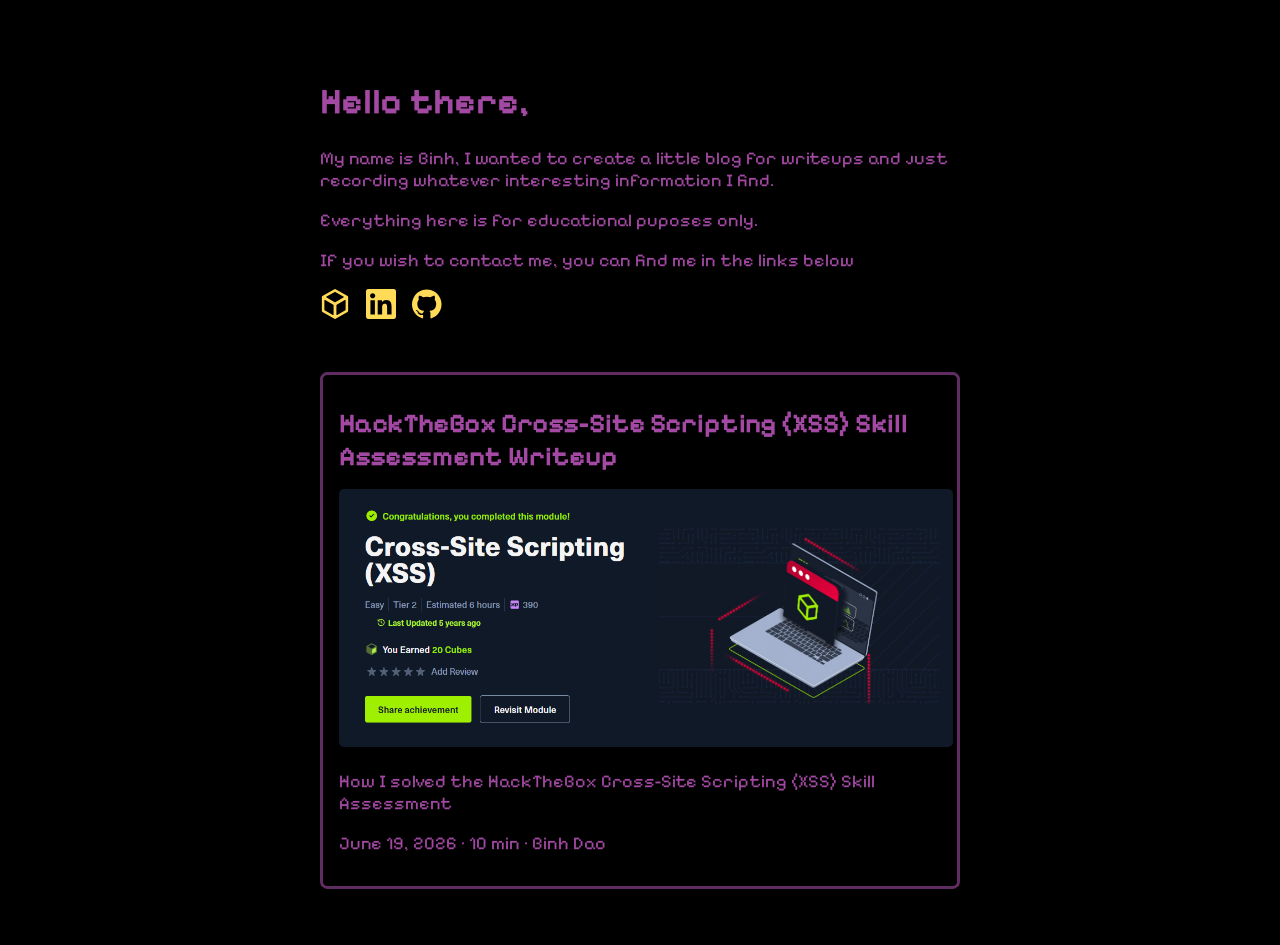
==== index.html @ b56fdbb5 "change homepage name" ====
<!doctype html>
<html lang="en">
  <head>
    <meta charset="UTF-8" />
    <meta name="viewport" content="width=device-width, initial-scale=1.0" />
    <link rel="preconnect" href="https://fonts.googleapis.com" />
    <link rel="preconnect" href="https://fonts.gstatic.com" crossorigin />
    <link
      href="https://fonts.googleapis.com/css2?family=Pixelify+Sans:wght@400..700&display=swap"
      rel="stylesheet"
    />
    <title>Binh's blog</title>
    <link rel="stylesheet" href="blog.css" />
  </head>
  <body>
    <div class="content">
      <div class="intro">
        <h1>Hello there,</h1>
        <p>
          My name is Binh, I wanted to create a little blog for writeups and
          just recording whatever interesting information I find.
        </p>
        <p>Everything here is for educational puposes only.</p>
        <p>If you wish to contact me, you can find me in the links below</p>
      </div>
      <div class="svg-row">
        <div class="svg-link">
          <a
            href="https://profile.hackthebox.com/profile/019dfbf1-dfb6-723f-838e-0a46f3438472"
          >
            <svg
              role="img"
              viewBox="0 0 24 24"
              xmlns="http://www.w3.org/2000/svg"
              id="Hackthebox--Streamline-Simple-Icons"
              height="30"
              width="30"
            >
              <desc>Hackthebox Streamline Icon: https://streamlinehq.com</desc>
              <title>Hack The Box</title>
              <path
                d="m22.5106 6.4566 0.0008 -0.0123a0.888 0.888 0 0 0 -0.2717 -0.6384c-0.0084 -0.0084 -0.018 -0.0155 -0.0267 -0.0235 -0.0186 -0.0166 -0.0371 -0.0333 -0.0572 -0.0484 -0.0193 -0.0147 -0.04 -0.0276 -0.0607 -0.0406 -0.0096 -0.006 -0.0182 -0.0131 -0.0281 -0.0188L12.4576 0.1266a0.891 0.891 0 0 0 -0.9223 0.0043L1.933 5.6744c-0.0107 0.0062 -0.0203 0.014 -0.0307 0.0205 -0.0073 0.0047 -0.015 0.008 -0.0223 0.0128 -0.007 0.0047 -0.013 0.0106 -0.02 0.0155a0.8769 0.8769 0 0 0 -0.147 0.1333l-0.0026 0.003a0.8872 0.8872 0 0 0 -0.2218 0.5847l0.0009 0.014c-0.0002 0.0088 -0.0015 0.0176 -0.0015 0.0264v11.0708c0 0.3277 0.1802 0.6288 0.469 0.7836l9.5986 5.5417c0.0076 0.0044 0.0158 0.0075 0.0236 0.0117a0.8754 0.8754 0 0 0 0.166 0.0687c0.0134 0.004 0.0266 0.0083 0.0401 0.0117a0.8793 0.8793 0 0 0 0.072 0.0142c0.0117 0.0019 0.0232 0.0045 0.0349 0.006a0.835 0.835 0 0 0 0.2157 0c0.0117 -0.0015 0.0232 -0.0041 0.0348 -0.006a0.9 0.9 0 0 0 0.072 -0.0142c0.0135 -0.0034 0.0267 -0.0077 0.04 -0.0117a0.895 0.895 0 0 0 0.0646 -0.0217 0.9134 0.9134 0 0 0 0.1015 -0.047c0.0078 -0.0042 0.016 -0.0072 0.0236 -0.0117l9.5986 -5.5417a0.8888 0.8888 0 0 0 0.469 -0.7836V6.4779c0 -0.0071 -0.0012 -0.0142 -0.0014 -0.0213zM5.2543 6.0822l6.5367 -3.774a0.4182 0.4182 0 0 1 0.4182 0l6.5366 3.774a0.4182 0.4182 0 0 1 0 0.7243l-6.5367 3.774a0.4182 0.4182 0 0 1 -0.4182 0l-6.5366 -3.774a0.4182 0.4182 0 0 1 0 -0.7243zm5.6134 14.3449a0.4172 0.4172 0 0 1 -0.626 0.3613L3.718 17.0218a0.4173 0.4173 0 0 1 -0.2086 -0.3613V9.1279a0.4172 0.4172 0 0 1 0.6258 -0.3613l6.524 3.7666a0.4172 0.4172 0 0 1 0.2086 0.3614v7.5325zm9.623 -3.7666a0.4173 0.4173 0 0 1 -0.2086 0.3613l-6.5239 3.7666a0.4172 0.4172 0 0 1 -0.6259 -0.3613v-7.5325c0 -0.149 0.0796 -0.2868 0.2087 -0.3614l6.5239 -3.7666a0.4172 0.4172 0 0 1 0.6258 0.3613v7.5326z"
                fill="#FFDB58"
                stroke-width="1"
              ></path>
            </svg>
          </a>
        </div>
        <div class="svg-link">
          <a href="www.linkedin.com/in/binhdao0710">
            <svg
              fill="#FFDB58"
              width="30px"
              height="30px"
              viewBox="0 0 24 24"
              role="img"
              xmlns="http://www.w3.org/2000/svg"
            >
              <title>LinkedIn icon</title>
              <path
                d="M20.447 20.452h-3.554v-5.569c0-1.328-.027-3.037-1.852-3.037-1.853 0-2.136 1.445-2.136 2.939v5.667H9.351V9h3.414v1.561h.046c.477-.9 1.637-1.85 3.37-1.85 3.601 0 4.267 2.37 4.267 5.455v6.286zM5.337 7.433c-1.144 0-2.063-.926-2.063-2.065 0-1.138.92-2.063 2.063-2.063 1.14 0 2.064.925 2.064 2.063 0 1.139-.925 2.065-2.064 2.065zm1.782 13.019H3.555V9h3.564v11.452zM22.225 0H1.771C.792 0 0 .774 0 1.729v20.542C0 23.227.792 24 1.771 24h20.451C23.2 24 24 23.227 24 22.271V1.729C24 .774 23.2 0 22.222 0h.003z"
              />
            </svg>
          </a>
        </div>
        <div class="svg-link">
          <a href="https://github.com/binhdao0710">
            <svg
              fill="#FFDB58"
              width="30px"
              height="30px"
              viewBox="0 -0.5 25 25"
              xmlns="http://www.w3.org/2000/svg"
            >
              <path
                d="m12.301 0h.093c2.242 0 4.34.613 6.137 1.68l-.055-.031c1.871 1.094 3.386 2.609 4.449 4.422l.031.058c1.04 1.769 1.654 3.896 1.654 6.166 0 5.406-3.483 10-8.327 11.658l-.087.026c-.063.02-.135.031-.209.031-.162 0-.312-.054-.433-.144l.002.001c-.128-.115-.208-.281-.208-.466 0-.005 0-.01 0-.014v.001q0-.048.008-1.226t.008-2.154c.007-.075.011-.161.011-.249 0-.792-.323-1.508-.844-2.025.618-.061 1.176-.163 1.718-.305l-.076.017c.573-.16 1.073-.373 1.537-.642l-.031.017c.508-.28.938-.636 1.292-1.058l.006-.007c.372-.476.663-1.036.84-1.645l.009-.035c.209-.683.329-1.468.329-2.281 0-.045 0-.091-.001-.136v.007c0-.022.001-.047.001-.072 0-1.248-.482-2.383-1.269-3.23l.003.003c.168-.44.265-.948.265-1.479 0-.649-.145-1.263-.404-1.814l.011.026c-.115-.022-.246-.035-.381-.035-.334 0-.649.078-.929.216l.012-.005c-.568.21-1.054.448-1.512.726l.038-.022-.609.384c-.922-.264-1.981-.416-3.075-.416s-2.153.152-3.157.436l.081-.02q-.256-.176-.681-.433c-.373-.214-.814-.421-1.272-.595l-.066-.022c-.293-.154-.64-.244-1.009-.244-.124 0-.246.01-.364.03l.013-.002c-.248.524-.393 1.139-.393 1.788 0 .531.097 1.04.275 1.509l-.01-.029c-.785.844-1.266 1.979-1.266 3.227 0 .025 0 .051.001.076v-.004c-.001.039-.001.084-.001.13 0 .809.12 1.591.344 2.327l-.015-.057c.189.643.476 1.202.85 1.693l-.009-.013c.354.435.782.793 1.267 1.062l.022.011c.432.252.933.465 1.46.614l.046.011c.466.125 1.024.227 1.595.284l.046.004c-.431.428-.718 1-.784 1.638l-.001.012c-.207.101-.448.183-.699.236l-.021.004c-.256.051-.549.08-.85.08-.022 0-.044 0-.066 0h.003c-.394-.008-.756-.136-1.055-.348l.006.004c-.371-.259-.671-.595-.881-.986l-.007-.015c-.198-.336-.459-.614-.768-.827l-.009-.006c-.225-.169-.49-.301-.776-.38l-.016-.004-.32-.048c-.023-.002-.05-.003-.077-.003-.14 0-.273.028-.394.077l.007-.003q-.128.072-.08.184c.039.086.087.16.145.225l-.001-.001c.061.072.13.135.205.19l.003.002.112.08c.283.148.516.354.693.603l.004.006c.191.237.359.505.494.792l.01.024.16.368c.135.402.38.738.7.981l.005.004c.3.234.662.402 1.057.478l.016.002c.33.064.714.104 1.106.112h.007c.045.002.097.002.15.002.261 0 .517-.021.767-.062l-.027.004.368-.064q0 .609.008 1.418t.008.873v.014c0 .185-.08.351-.208.466h-.001c-.119.089-.268.143-.431.143-.075 0-.147-.011-.214-.032l.005.001c-4.929-1.689-8.409-6.283-8.409-11.69 0-2.268.612-4.393 1.681-6.219l-.032.058c1.094-1.871 2.609-3.386 4.422-4.449l.058-.031c1.739-1.034 3.835-1.645 6.073-1.645h.098-.005zm-7.64 17.666q.048-.112-.112-.192-.16-.048-.208.032-.048.112.112.192.144.096.208-.032zm.497.545q.112-.08-.032-.256-.16-.144-.256-.048-.112.08.032.256.159.157.256.047zm.48.72q.144-.112 0-.304-.128-.208-.272-.096-.144.08 0 .288t.272.112zm.672.673q.128-.128-.064-.304-.192-.192-.32-.048-.144.128.064.304.192.192.32.044zm.913.4q.048-.176-.208-.256-.24-.064-.304.112t.208.24q.24.097.304-.096zm1.009.08q0-.208-.272-.176-.256 0-.256.176 0 .208.272.176.256.001.256-.175zm.929-.16q-.032-.176-.288-.144-.256.048-.224.24t.288.128.225-.224z"
              />
            </svg>
          </a>
        </div>
      </div>
      <div>
        <a href="blog1.html">
          <article>
            <header class="entry-header">
              <h2 class="entry-hint-parent">
                HackTheBox Cross-Site Scripting (XSS) Skill Assessment Writeup
              </h2>
            </header>
            <div>
              <img class="entry-image" src="XSS.png" />
            </div>
            <div class="entry-content">
              <p>
                How I solved the HackTheBox Cross-Site Scripting (XSS) Skill
                Assessment
              </p>
            </div>
            <footer class="entry-footer">
              <span title="2026-06-19 00:00:00 +0000 UTC">June 19, 2026</span
              >&nbsp;·&nbsp;10 min&nbsp;·&nbsp;Binh Dao
            </footer>
          </article>
        </a>
      </div>
    </div>
  </body>
</html>
---- blog.css ----
body {
  background-color: #000000;
  color: #a349a4;
  font-family: "Pixelify Sans";
  font-size: large;
  padding-top: 3rem;
  padding-bottom: 3rem;
}

.content {
  width: 50vw;
  margin: 0 auto;
  padding: 0 1rem;
}

.svg-row {
  display: flex;
  align-items: center;
  gap: 1rem;
}

article {
  border-color: #612c61;
  border-style: solid;
  border-radius: 7.3px;
  display: flex;
  justify-content: center;
  flex-direction: column;
  margin-top: 3rem;
  padding: 2rem 1rem;
}

.entry-hint-parent {
  margin: 0px;
}

a {
  color: inherit;
  text-decoration: none;
}

img,
.entry-image {
  margin-top: 1rem;
  border-radius: 5px;
  width: 48vw;
}

.textContent {
  margin-top: 2rem;
}

.blogHeader {
  margin-bottom: 2rem;
}

hr {
  border: none;
  height: 2px;
  background-color: #a349a4;
  width: 40vw;
}

.specialText {
  color: #ffdb58;
}

figure {
  padding: 0;
  margin: 0;
  width: 48vw;
}

figcaption {
  font-size: 0.9rem;
  color: #a349a4;
  margin-top: 0.5rem;
  display: flex;
  align-items: center;
  flex-direction: column;
  flex-wrap: wrap;
  opacity: 90%;
}
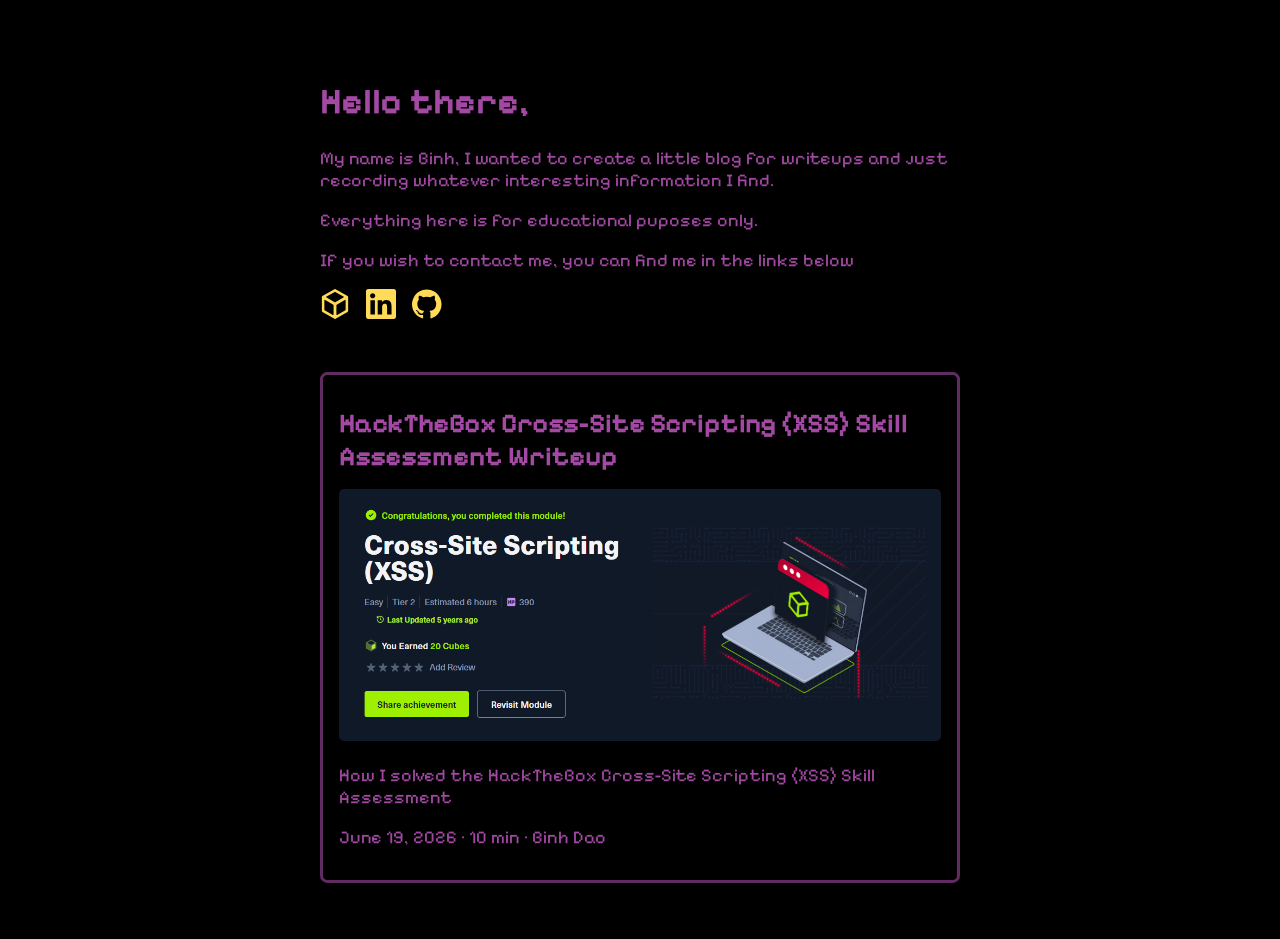
==== commit e5b05950: "reorganized files and added responsive css" ====
--- a/index.html
+++ b/index.html
@@ -1,108 +1,106 @@
-<!doctype html>
-<html lang="en">
-  <head>
-    <meta charset="UTF-8" />
-    <meta name="viewport" content="width=device-width, initial-scale=1.0" />
-    <link rel="preconnect" href="https://fonts.googleapis.com" />
-    <link rel="preconnect" href="https://fonts.gstatic.com" crossorigin />
-    <link
-      href="https://fonts.googleapis.com/css2?family=Pixelify+Sans:wght@400..700&display=swap"
-      rel="stylesheet"
-    />
-    <title>Binh's blog</title>
-    <link rel="stylesheet" href="blog.css" />
-  </head>
-  <body>
-    <div class="content">
-      <div class="intro">
-        <h1>Hello there,</h1>
-        <p>
-          My name is Binh, I wanted to create a little blog for writeups and
-          just recording whatever interesting information I find.
-        </p>
-        <p>Everything here is for educational puposes only.</p>
-        <p>If you wish to contact me, you can find me in the links below</p>
-      </div>
-      <div class="svg-row">
-        <div class="svg-link">
-          <a
-            href="https://profile.hackthebox.com/profile/019dfbf1-dfb6-723f-838e-0a46f3438472"
-          >
-            <svg
-              role="img"
-              viewBox="0 0 24 24"
-              xmlns="http://www.w3.org/2000/svg"
-              id="Hackthebox--Streamline-Simple-Icons"
-              height="30"
-              width="30"
-            >
-              <desc>Hackthebox Streamline Icon: https://streamlinehq.com</desc>
-              <title>Hack The Box</title>
-              <path
-                d="m22.5106 6.4566 0.0008 -0.0123a0.888 0.888 0 0 0 -0.2717 -0.6384c-0.0084 -0.0084 -0.018 -0.0155 -0.0267 -0.0235 -0.0186 -0.0166 -0.0371 -0.0333 -0.0572 -0.0484 -0.0193 -0.0147 -0.04 -0.0276 -0.0607 -0.0406 -0.0096 -0.006 -0.0182 -0.0131 -0.0281 -0.0188L12.4576 0.1266a0.891 0.891 0 0 0 -0.9223 0.0043L1.933 5.6744c-0.0107 0.0062 -0.0203 0.014 -0.0307 0.0205 -0.0073 0.0047 -0.015 0.008 -0.0223 0.0128 -0.007 0.0047 -0.013 0.0106 -0.02 0.0155a0.8769 0.8769 0 0 0 -0.147 0.1333l-0.0026 0.003a0.8872 0.8872 0 0 0 -0.2218 0.5847l0.0009 0.014c-0.0002 0.0088 -0.0015 0.0176 -0.0015 0.0264v11.0708c0 0.3277 0.1802 0.6288 0.469 0.7836l9.5986 5.5417c0.0076 0.0044 0.0158 0.0075 0.0236 0.0117a0.8754 0.8754 0 0 0 0.166 0.0687c0.0134 0.004 0.0266 0.0083 0.0401 0.0117a0.8793 0.8793 0 0 0 0.072 0.0142c0.0117 0.0019 0.0232 0.0045 0.0349 0.006a0.835 0.835 0 0 0 0.2157 0c0.0117 -0.0015 0.0232 -0.0041 0.0348 -0.006a0.9 0.9 0 0 0 0.072 -0.0142c0.0135 -0.0034 0.0267 -0.0077 0.04 -0.0117a0.895 0.895 0 0 0 0.0646 -0.0217 0.9134 0.9134 0 0 0 0.1015 -0.047c0.0078 -0.0042 0.016 -0.0072 0.0236 -0.0117l9.5986 -5.5417a0.8888 0.8888 0 0 0 0.469 -0.7836V6.4779c0 -0.0071 -0.0012 -0.0142 -0.0014 -0.0213zM5.2543 6.0822l6.5367 -3.774a0.4182 0.4182 0 0 1 0.4182 0l6.5366 3.774a0.4182 0.4182 0 0 1 0 0.7243l-6.5367 3.774a0.4182 0.4182 0 0 1 -0.4182 0l-6.5366 -3.774a0.4182 0.4182 0 0 1 0 -0.7243zm5.6134 14.3449a0.4172 0.4172 0 0 1 -0.626 0.3613L3.718 17.0218a0.4173 0.4173 0 0 1 -0.2086 -0.3613V9.1279a0.4172 0.4172 0 0 1 0.6258 -0.3613l6.524 3.7666a0.4172 0.4172 0 0 1 0.2086 0.3614v7.5325zm9.623 -3.7666a0.4173 0.4173 0 0 1 -0.2086 0.3613l-6.5239 3.7666a0.4172 0.4172 0 0 1 -0.6259 -0.3613v-7.5325c0 -0.149 0.0796 -0.2868 0.2087 -0.3614l6.5239 -3.7666a0.4172 0.4172 0 0 1 0.6258 0.3613v7.5326z"
-                fill="#FFDB58"
-                stroke-width="1"
-              ></path>
-            </svg>
-          </a>
-        </div>
-        <div class="svg-link">
-          <a href="www.linkedin.com/in/binhdao0710">
-            <svg
-              fill="#FFDB58"
-              width="30px"
-              height="30px"
-              viewBox="0 0 24 24"
-              role="img"
-              xmlns="http://www.w3.org/2000/svg"
-            >
-              <title>LinkedIn icon</title>
-              <path
-                d="M20.447 20.452h-3.554v-5.569c0-1.328-.027-3.037-1.852-3.037-1.853 0-2.136 1.445-2.136 2.939v5.667H9.351V9h3.414v1.561h.046c.477-.9 1.637-1.85 3.37-1.85 3.601 0 4.267 2.37 4.267 5.455v6.286zM5.337 7.433c-1.144 0-2.063-.926-2.063-2.065 0-1.138.92-2.063 2.063-2.063 1.14 0 2.064.925 2.064 2.063 0 1.139-.925 2.065-2.064 2.065zm1.782 13.019H3.555V9h3.564v11.452zM22.225 0H1.771C.792 0 0 .774 0 1.729v20.542C0 23.227.792 24 1.771 24h20.451C23.2 24 24 23.227 24 22.271V1.729C24 .774 23.2 0 22.222 0h.003z"
-              />
-            </svg>
-          </a>
-        </div>
-        <div class="svg-link">
-          <a href="https://github.com/binhdao0710">
-            <svg
-              fill="#FFDB58"
-              width="30px"
-              height="30px"
-              viewBox="0 -0.5 25 25"
-              xmlns="http://www.w3.org/2000/svg"
-            >
-              <path
-                d="m12.301 0h.093c2.242 0 4.34.613 6.137 1.68l-.055-.031c1.871 1.094 3.386 2.609 4.449 4.422l.031.058c1.04 1.769 1.654 3.896 1.654 6.166 0 5.406-3.483 10-8.327 11.658l-.087.026c-.063.02-.135.031-.209.031-.162 0-.312-.054-.433-.144l.002.001c-.128-.115-.208-.281-.208-.466 0-.005 0-.01 0-.014v.001q0-.048.008-1.226t.008-2.154c.007-.075.011-.161.011-.249 0-.792-.323-1.508-.844-2.025.618-.061 1.176-.163 1.718-.305l-.076.017c.573-.16 1.073-.373 1.537-.642l-.031.017c.508-.28.938-.636 1.292-1.058l.006-.007c.372-.476.663-1.036.84-1.645l.009-.035c.209-.683.329-1.468.329-2.281 0-.045 0-.091-.001-.136v.007c0-.022.001-.047.001-.072 0-1.248-.482-2.383-1.269-3.23l.003.003c.168-.44.265-.948.265-1.479 0-.649-.145-1.263-.404-1.814l.011.026c-.115-.022-.246-.035-.381-.035-.334 0-.649.078-.929.216l.012-.005c-.568.21-1.054.448-1.512.726l.038-.022-.609.384c-.922-.264-1.981-.416-3.075-.416s-2.153.152-3.157.436l.081-.02q-.256-.176-.681-.433c-.373-.214-.814-.421-1.272-.595l-.066-.022c-.293-.154-.64-.244-1.009-.244-.124 0-.246.01-.364.03l.013-.002c-.248.524-.393 1.139-.393 1.788 0 .531.097 1.04.275 1.509l-.01-.029c-.785.844-1.266 1.979-1.266 3.227 0 .025 0 .051.001.076v-.004c-.001.039-.001.084-.001.13 0 .809.12 1.591.344 2.327l-.015-.057c.189.643.476 1.202.85 1.693l-.009-.013c.354.435.782.793 1.267 1.062l.022.011c.432.252.933.465 1.46.614l.046.011c.466.125 1.024.227 1.595.284l.046.004c-.431.428-.718 1-.784 1.638l-.001.012c-.207.101-.448.183-.699.236l-.021.004c-.256.051-.549.08-.85.08-.022 0-.044 0-.066 0h.003c-.394-.008-.756-.136-1.055-.348l.006.004c-.371-.259-.671-.595-.881-.986l-.007-.015c-.198-.336-.459-.614-.768-.827l-.009-.006c-.225-.169-.49-.301-.776-.38l-.016-.004-.32-.048c-.023-.002-.05-.003-.077-.003-.14 0-.273.028-.394.077l.007-.003q-.128.072-.08.184c.039.086.087.16.145.225l-.001-.001c.061.072.13.135.205.19l.003.002.112.08c.283.148.516.354.693.603l.004.006c.191.237.359.505.494.792l.01.024.16.368c.135.402.38.738.7.981l.005.004c.3.234.662.402 1.057.478l.016.002c.33.064.714.104 1.106.112h.007c.045.002.097.002.15.002.261 0 .517-.021.767-.062l-.027.004.368-.064q0 .609.008 1.418t.008.873v.014c0 .185-.08.351-.208.466h-.001c-.119.089-.268.143-.431.143-.075 0-.147-.011-.214-.032l.005.001c-4.929-1.689-8.409-6.283-8.409-11.69 0-2.268.612-4.393 1.681-6.219l-.032.058c1.094-1.871 2.609-3.386 4.422-4.449l.058-.031c1.739-1.034 3.835-1.645 6.073-1.645h.098-.005zm-7.64 17.666q.048-.112-.112-.192-.16-.048-.208.032-.048.112.112.192.144.096.208-.032zm.497.545q.112-.08-.032-.256-.16-.144-.256-.048-.112.08.032.256.159.157.256.047zm.48.72q.144-.112 0-.304-.128-.208-.272-.096-.144.08 0 .288t.272.112zm.672.673q.128-.128-.064-.304-.192-.192-.32-.048-.144.128.064.304.192.192.32.044zm.913.4q.048-.176-.208-.256-.24-.064-.304.112t.208.24q.24.097.304-.096zm1.009.08q0-.208-.272-.176-.256 0-.256.176 0 .208.272.176.256.001.256-.175zm.929-.16q-.032-.176-.288-.144-.256.048-.224.24t.288.128.225-.224z"
-              />
-            </svg>
-          </a>
-        </div>
-      </div>
-      <div>
-        <a href="blog1.html">
-          <article>
-            <header class="entry-header">
-              <h2 class="entry-hint-parent">
-                HackTheBox Cross-Site Scripting (XSS) Skill Assessment Writeup
-              </h2>
-            </header>
-            <div>
-              <img class="entry-image" src="XSS.png" />
-            </div>
-            <div class="entry-content">
-              <p>
-                How I solved the HackTheBox Cross-Site Scripting (XSS) Skill
-                Assessment
-              </p>
-            </div>
-            <footer class="entry-footer">
-              <span title="2026-06-19 00:00:00 +0000 UTC">June 19, 2026</span
-              >&nbsp;·&nbsp;10 min&nbsp;·&nbsp;Binh Dao
-            </footer>
-          </article>
-        </a>
-      </div>
-    </div>
-  </body>
-</html>
+<!doctype html>
+<html lang="en">
+  <head>
+    <meta charset="UTF-8" />
+    <meta name="viewport" content="width=device-width, initial-scale=1.0" />
+    <link rel="preconnect" href="https://fonts.googleapis.com" />
+    <link rel="preconnect" href="https://fonts.gstatic.com" crossorigin />
+    <link
+      href="https://fonts.googleapis.com/css2?family=Pixelify+Sans:wght@400..700&display=swap"
+      rel="stylesheet"
+    />
+    <title>Binh's blog</title>
+    <link rel="stylesheet" href="blog.css" />
+  </head>
+  <body>
+    <div class="content">
+      <div class="intro">
+        <h1>Hello there,</h1>
+        <p>
+          My name is Binh, I wanted to create a little blog for writeups and
+          just recording whatever interesting information I find.
+        </p>
+        <p>Everything here is for educational puposes only.</p>
+        <p>If you wish to contact me, you can find me in the links below</p>
+      </div>
+      <div class="svg-row">
+        <div class="svg-link">
+          <a
+            href="https://profile.hackthebox.com/profile/019dfbf1-dfb6-723f-838e-0a46f3438472"
+          >
+            <svg
+              role="img"
+              viewBox="0 0 24 24"
+              xmlns="http://www.w3.org/2000/svg"
+              id="Hackthebox--Streamline-Simple-Icons"
+              height="30"
+              width="30"
+            >
+              <desc>Hackthebox Streamline Icon: https://streamlinehq.com</desc>
+              <title>Hack The Box</title>
+              <path
+                d="m22.5106 6.4566 0.0008 -0.0123a0.888 0.888 0 0 0 -0.2717 -0.6384c-0.0084 -0.0084 -0.018 -0.0155 -0.0267 -0.0235 -0.0186 -0.0166 -0.0371 -0.0333 -0.0572 -0.0484 -0.0193 -0.0147 -0.04 -0.0276 -0.0607 -0.0406 -0.0096 -0.006 -0.0182 -0.0131 -0.0281 -0.0188L12.4576 0.1266a0.891 0.891 0 0 0 -0.9223 0.0043L1.933 5.6744c-0.0107 0.0062 -0.0203 0.014 -0.0307 0.0205 -0.0073 0.0047 -0.015 0.008 -0.0223 0.0128 -0.007 0.0047 -0.013 0.0106 -0.02 0.0155a0.8769 0.8769 0 0 0 -0.147 0.1333l-0.0026 0.003a0.8872 0.8872 0 0 0 -0.2218 0.5847l0.0009 0.014c-0.0002 0.0088 -0.0015 0.0176 -0.0015 0.0264v11.0708c0 0.3277 0.1802 0.6288 0.469 0.7836l9.5986 5.5417c0.0076 0.0044 0.0158 0.0075 0.0236 0.0117a0.8754 0.8754 0 0 0 0.166 0.0687c0.0134 0.004 0.0266 0.0083 0.0401 0.0117a0.8793 0.8793 0 0 0 0.072 0.0142c0.0117 0.0019 0.0232 0.0045 0.0349 0.006a0.835 0.835 0 0 0 0.2157 0c0.0117 -0.0015 0.0232 -0.0041 0.0348 -0.006a0.9 0.9 0 0 0 0.072 -0.0142c0.0135 -0.0034 0.0267 -0.0077 0.04 -0.0117a0.895 0.895 0 0 0 0.0646 -0.0217 0.9134 0.9134 0 0 0 0.1015 -0.047c0.0078 -0.0042 0.016 -0.0072 0.0236 -0.0117l9.5986 -5.5417a0.8888 0.8888 0 0 0 0.469 -0.7836V6.4779c0 -0.0071 -0.0012 -0.0142 -0.0014 -0.0213zM5.2543 6.0822l6.5367 -3.774a0.4182 0.4182 0 0 1 0.4182 0l6.5366 3.774a0.4182 0.4182 0 0 1 0 0.7243l-6.5367 3.774a0.4182 0.4182 0 0 1 -0.4182 0l-6.5366 -3.774a0.4182 0.4182 0 0 1 0 -0.7243zm5.6134 14.3449a0.4172 0.4172 0 0 1 -0.626 0.3613L3.718 17.0218a0.4173 0.4173 0 0 1 -0.2086 -0.3613V9.1279a0.4172 0.4172 0 0 1 0.6258 -0.3613l6.524 3.7666a0.4172 0.4172 0 0 1 0.2086 0.3614v7.5325zm9.623 -3.7666a0.4173 0.4173 0 0 1 -0.2086 0.3613l-6.5239 3.7666a0.4172 0.4172 0 0 1 -0.6259 -0.3613v-7.5325c0 -0.149 0.0796 -0.2868 0.2087 -0.3614l6.5239 -3.7666a0.4172 0.4172 0 0 1 0.6258 0.3613v7.5326z"
+                fill="#FFDB58"
+                stroke-width="1"
+              ></path>
+            </svg>
+          </a>
+        </div>
+        <div class="svg-link">
+          <a href="www.linkedin.com/in/binhdao0710">
+            <svg
+              fill="#FFDB58"
+              width="30px"
+              height="30px"
+              viewBox="0 0 24 24"
+              role="img"
+              xmlns="http://www.w3.org/2000/svg"
+            >
+              <title>LinkedIn icon</title>
+              <path
+                d="M20.447 20.452h-3.554v-5.569c0-1.328-.027-3.037-1.852-3.037-1.853 0-2.136 1.445-2.136 2.939v5.667H9.351V9h3.414v1.561h.046c.477-.9 1.637-1.85 3.37-1.85 3.601 0 4.267 2.37 4.267 5.455v6.286zM5.337 7.433c-1.144 0-2.063-.926-2.063-2.065 0-1.138.92-2.063 2.063-2.063 1.14 0 2.064.925 2.064 2.063 0 1.139-.925 2.065-2.064 2.065zm1.782 13.019H3.555V9h3.564v11.452zM22.225 0H1.771C.792 0 0 .774 0 1.729v20.542C0 23.227.792 24 1.771 24h20.451C23.2 24 24 23.227 24 22.271V1.729C24 .774 23.2 0 22.222 0h.003z"
+              />
+            </svg>
+          </a>
+        </div>
+        <div class="svg-link">
+          <a href="https://github.com/binhdao0710">
+            <svg
+              fill="#FFDB58"
+              width="30px"
+              height="30px"
+              viewBox="0 -0.5 25 25"
+              xmlns="http://www.w3.org/2000/svg"
+            >
+              <path
+                d="m12.301 0h.093c2.242 0 4.34.613 6.137 1.68l-.055-.031c1.871 1.094 3.386 2.609 4.449 4.422l.031.058c1.04 1.769 1.654 3.896 1.654 6.166 0 5.406-3.483 10-8.327 11.658l-.087.026c-.063.02-.135.031-.209.031-.162 0-.312-.054-.433-.144l.002.001c-.128-.115-.208-.281-.208-.466 0-.005 0-.01 0-.014v.001q0-.048.008-1.226t.008-2.154c.007-.075.011-.161.011-.249 0-.792-.323-1.508-.844-2.025.618-.061 1.176-.163 1.718-.305l-.076.017c.573-.16 1.073-.373 1.537-.642l-.031.017c.508-.28.938-.636 1.292-1.058l.006-.007c.372-.476.663-1.036.84-1.645l.009-.035c.209-.683.329-1.468.329-2.281 0-.045 0-.091-.001-.136v.007c0-.022.001-.047.001-.072 0-1.248-.482-2.383-1.269-3.23l.003.003c.168-.44.265-.948.265-1.479 0-.649-.145-1.263-.404-1.814l.011.026c-.115-.022-.246-.035-.381-.035-.334 0-.649.078-.929.216l.012-.005c-.568.21-1.054.448-1.512.726l.038-.022-.609.384c-.922-.264-1.981-.416-3.075-.416s-2.153.152-3.157.436l.081-.02q-.256-.176-.681-.433c-.373-.214-.814-.421-1.272-.595l-.066-.022c-.293-.154-.64-.244-1.009-.244-.124 0-.246.01-.364.03l.013-.002c-.248.524-.393 1.139-.393 1.788 0 .531.097 1.04.275 1.509l-.01-.029c-.785.844-1.266 1.979-1.266 3.227 0 .025 0 .051.001.076v-.004c-.001.039-.001.084-.001.13 0 .809.12 1.591.344 2.327l-.015-.057c.189.643.476 1.202.85 1.693l-.009-.013c.354.435.782.793 1.267 1.062l.022.011c.432.252.933.465 1.46.614l.046.011c.466.125 1.024.227 1.595.284l.046.004c-.431.428-.718 1-.784 1.638l-.001.012c-.207.101-.448.183-.699.236l-.021.004c-.256.051-.549.08-.85.08-.022 0-.044 0-.066 0h.003c-.394-.008-.756-.136-1.055-.348l.006.004c-.371-.259-.671-.595-.881-.986l-.007-.015c-.198-.336-.459-.614-.768-.827l-.009-.006c-.225-.169-.49-.301-.776-.38l-.016-.004-.32-.048c-.023-.002-.05-.003-.077-.003-.14 0-.273.028-.394.077l.007-.003q-.128.072-.08.184c.039.086.087.16.145.225l-.001-.001c.061.072.13.135.205.19l.003.002.112.08c.283.148.516.354.693.603l.004.006c.191.237.359.505.494.792l.01.024.16.368c.135.402.38.738.7.981l.005.004c.3.234.662.402 1.057.478l.016.002c.33.064.714.104 1.106.112h.007c.045.002.097.002.15.002.261 0 .517-.021.767-.062l-.027.004.368-.064q0 .609.008 1.418t.008.873v.014c0 .185-.08.351-.208.466h-.001c-.119.089-.268.143-.431.143-.075 0-.147-.011-.214-.032l.005.001c-4.929-1.689-8.409-6.283-8.409-11.69 0-2.268.612-4.393 1.681-6.219l-.032.058c1.094-1.871 2.609-3.386 4.422-4.449l.058-.031c1.739-1.034 3.835-1.645 6.073-1.645h.098-.005zm-7.64 17.666q.048-.112-.112-.192-.16-.048-.208.032-.048.112.112.192.144.096.208-.032zm.497.545q.112-.08-.032-.256-.16-.144-.256-.048-.112.08.032.256.159.157.256.047zm.48.72q.144-.112 0-.304-.128-.208-.272-.096-.144.08 0 .288t.272.112zm.672.673q.128-.128-.064-.304-.192-.192-.32-.048-.144.128.064.304.192.192.32.044zm.913.4q.048-.176-.208-.256-.24-.064-.304.112t.208.24q.24.097.304-.096zm1.009.08q0-.208-.272-.176-.256 0-.256.176 0 .208.272.176.256.001.256-.175zm.929-.16q-.032-.176-.288-.144-.256.048-.224.24t.288.128.225-.224z"
+              />
+            </svg>
+          </a>
+        </div>
+      </div>
+      <div>
+        <a href="blog1/blog1.html">
+          <article>
+            <header class="entry-header">
+              <h2 class="entry-hint-parent">
+                HackTheBox Cross-Site Scripting (XSS) Skill Assessment Writeup
+              </h2>
+            </header>
+            <figure><img class="entry-image" src="blog1/XSS.png" /></figure>
+            <div class="entry-content">
+              <p>
+                How I solved the HackTheBox Cross-Site Scripting (XSS) Skill
+                Assessment
+              </p>
+            </div>
+            <footer class="entry-footer">
+              <span title="2026-06-19 00:00:00 +0000 UTC">June 19, 2026</span
+              >&nbsp;·&nbsp;10 min&nbsp;·&nbsp;Binh Dao
+            </footer>
+          </article>
+        </a>
+      </div>
+    </div>
+  </body>
+</html>
--- a/blog.css
+++ b/blog.css
@@ -1,83 +1,111 @@
-body {
-  background-color: #000000;
-  color: #a349a4;
-  font-family: "Pixelify Sans";
-  font-size: large;
-  padding-top: 3rem;
-  padding-bottom: 3rem;
-}
-
-.content {
-  width: 50vw;
-  margin: 0 auto;
-  padding: 0 1rem;
-}
-
-.svg-row {
-  display: flex;
-  align-items: center;
-  gap: 1rem;
-}
-
-article {
-  border-color: #612c61;
-  border-style: solid;
-  border-radius: 7.3px;
-  display: flex;
-  justify-content: center;
-  flex-direction: column;
-  margin-top: 3rem;
-  padding: 2rem 1rem;
-}
-
-.entry-hint-parent {
-  margin: 0px;
-}
-
-a {
-  color: inherit;
-  text-decoration: none;
-}
-
-img,
-.entry-image {
-  margin-top: 1rem;
-  border-radius: 5px;
-  width: 48vw;
-}
-
-.textContent {
-  margin-top: 2rem;
-}
-
-.blogHeader {
-  margin-bottom: 2rem;
-}
-
-hr {
-  border: none;
-  height: 2px;
-  background-color: #a349a4;
-  width: 40vw;
-}
-
-.specialText {
-  color: #ffdb58;
-}
-
-figure {
-  padding: 0;
-  margin: 0;
-  width: 48vw;
-}
-
-figcaption {
-  font-size: 0.9rem;
-  color: #a349a4;
-  margin-top: 0.5rem;
-  display: flex;
-  align-items: center;
-  flex-direction: column;
-  flex-wrap: wrap;
-  opacity: 90%;
-}
+body {
+  background-color: #000000;
+  color: #a349a4;
+  font-family: "Pixelify Sans";
+  font-size: large;
+  padding-top: 3rem;
+  padding-bottom: 3rem;
+}
+
+.content {
+  width: 50vw;
+  margin: 0 auto;
+  padding: 0 1rem;
+}
+
+@media (max-width: 1024px) {
+  .content {
+    margin: 0 auto;
+    padding: 0 1rem;
+    width: 80vw;
+  }
+}
+
+/* Phones */
+@media (max-width: 768px) {
+  .content {
+    margin: 0 auto;
+    padding: 0 1rem;
+    width: 90vw;
+  }
+}
+
+.svg-row {
+  display: flex;
+  align-items: center;
+  gap: 1rem;
+}
+
+article {
+  border-color: #612c61;
+  border-style: solid;
+  border-radius: 7.3px;
+  display: flex;
+  justify-content: center;
+  flex-direction: column;
+  margin-top: 3rem;
+  padding: 2rem 1rem;
+}
+
+article figure {
+  width: 100%;
+  margin: 0;
+  padding: 0;
+}
+
+article figure img {
+  width: 100%;
+  object-fit: cover;
+  border-radius: 5px;
+}
+
+.entry-hint-parent {
+  margin: 0px;
+}
+
+a {
+  color: inherit;
+  text-decoration: none;
+}
+
+img {
+  margin-top: 1rem;
+  border-radius: 5px;
+  width: 98%;
+}
+
+.textContent {
+  margin-top: 2rem;
+}
+
+.blogHeader {
+  margin-bottom: 2rem;
+}
+
+hr {
+  border: none;
+  height: 2px;
+  background-color: #a349a4;
+  width: 80%;
+}
+
+.specialText {
+  color: #ffdb58;
+}
+
+figure {
+  padding: 0;
+  margin: 0;
+  width: 98%;
+}
+
+figcaption {
+  font-size: 0.9rem;
+  color: #a349a4;
+  margin-top: 0.5rem;
+  display: flex;
+  align-items: center;
+  flex-direction: column;
+  flex-wrap: wrap;
+  opacity: 90%;
+}
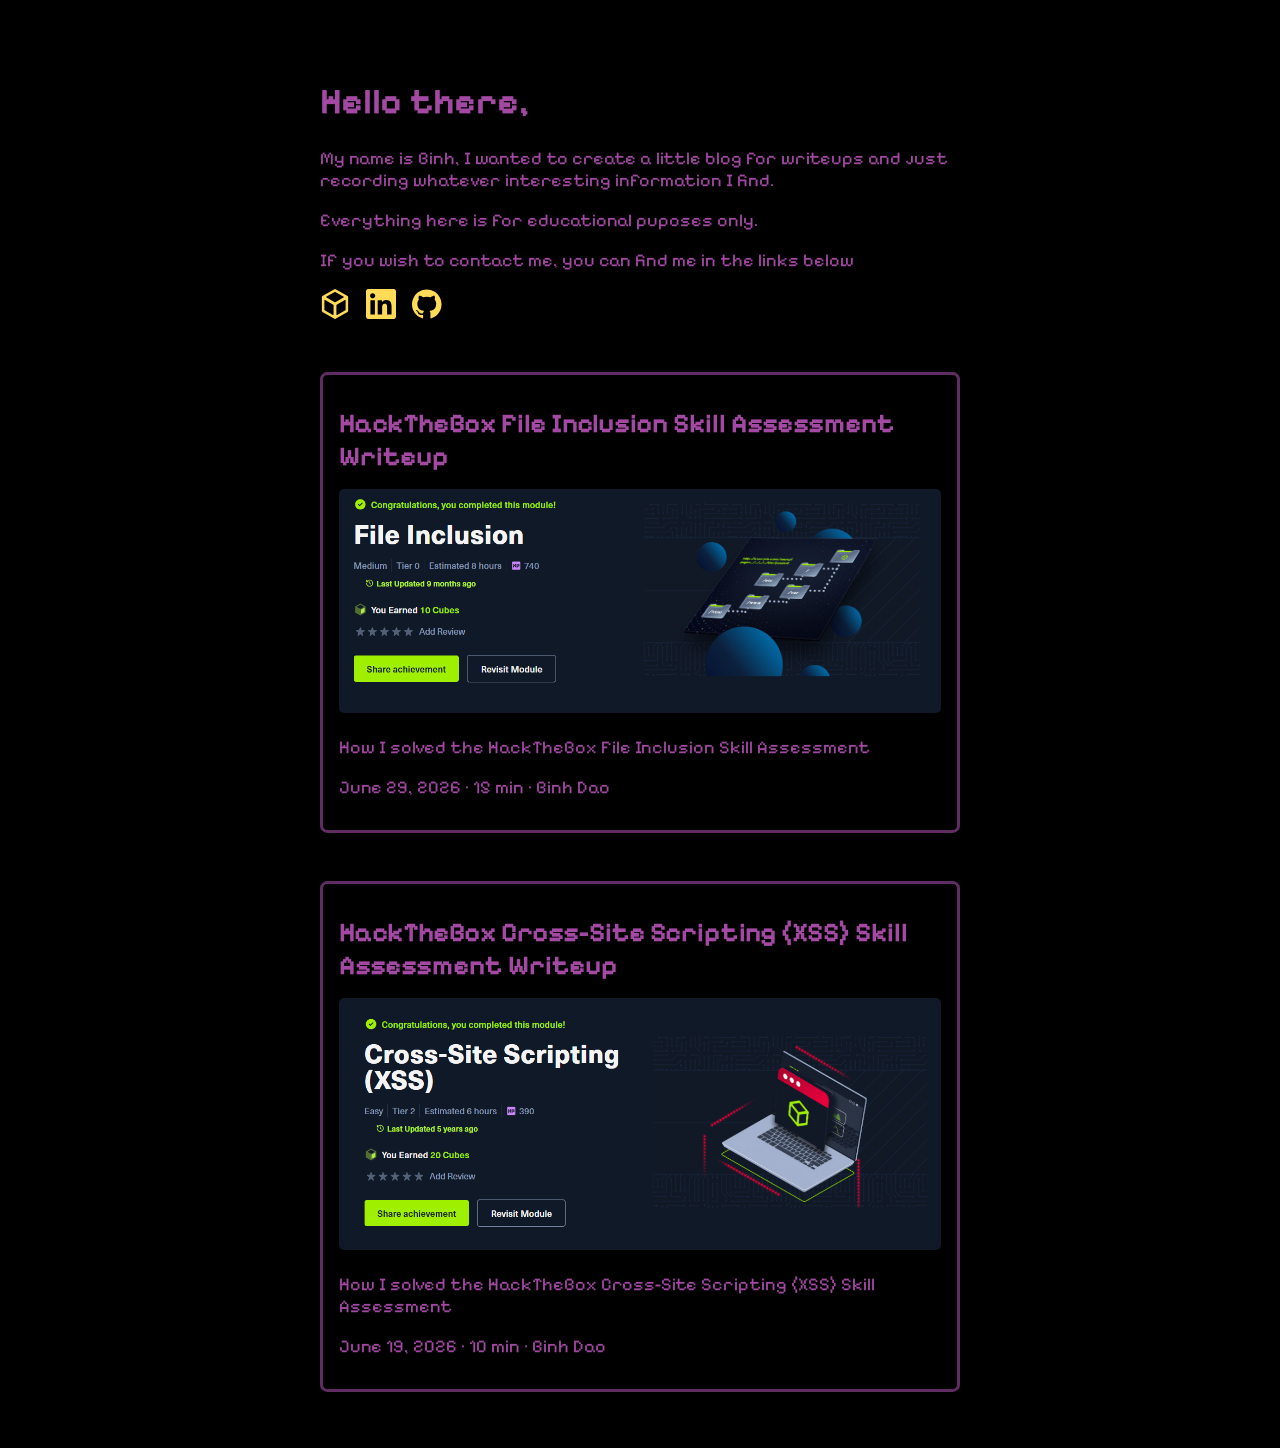
==== commit 56c2dbe5: "create content for blog 2" ====
--- a/index.html
+++ b/index.html
@@ -47,7 +47,7 @@
           </a>
         </div>
         <div class="svg-link">
-          <a href="www.linkedin.com/in/binhdao0710">
+          <a href="https://www.linkedin.com/in/binhdao0710">
             <svg
               fill="#FFDB58"
               width="30px"
@@ -80,6 +80,25 @@
         </div>
       </div>
       <div>
+        <a href="blog2/blog2.html">
+          <article>
+            <header class="entry-header">
+              <h2 class="entry-hint-parent">
+                HackTheBox File Inclusion Skill Assessment Writeup
+              </h2>
+            </header>
+            <figure>
+              <img class="entry-image" src="blog2/FileInclusion.png" />
+            </figure>
+            <div class="entry-content">
+              <p>How I solved the HackTheBox File Inclusion Skill Assessment</p>
+            </div>
+            <footer class="entry-footer">
+              <span title="2026-06-29 00:00:00 +0000 UTC">June 29, 2026</span
+              >&nbsp;·&nbsp;15 min&nbsp;·&nbsp;Binh Dao
+            </footer>
+          </article>
+        </a>
         <a href="blog1/blog1.html">
           <article>
             <header class="entry-header">
